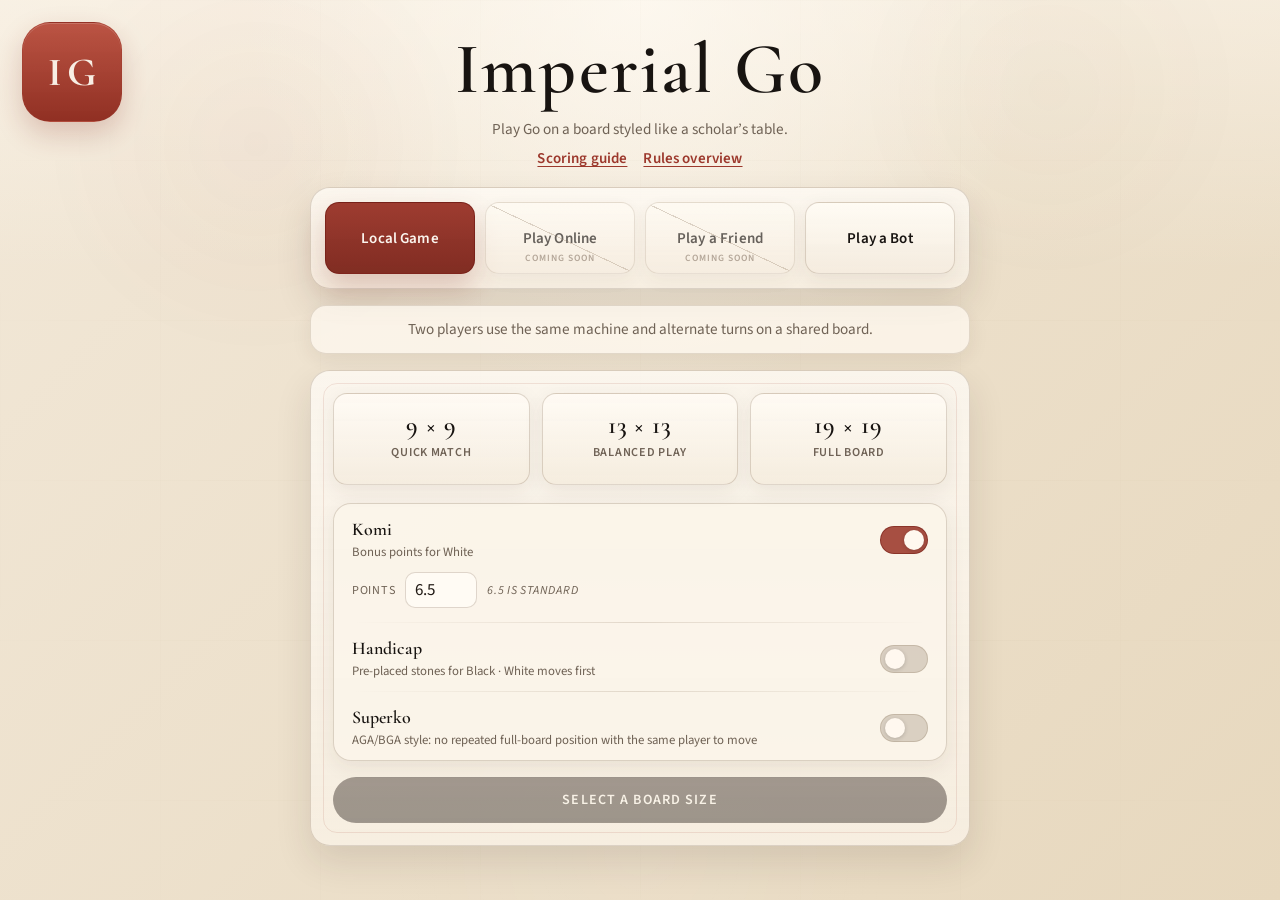
==== static/index.html @ 2a3840c8 "Play a bot now implemented. Starting on render." ====
<!DOCTYPE html>
<html lang="en">
<head>
  <meta charset="UTF-8">
  <meta name="viewport" content="width=device-width, initial-scale=1.0">
  <title>Imperial Go</title>
  <link rel="icon" type="image/svg+xml" href="favicon.svg">
  <link rel="preconnect" href="https://fonts.googleapis.com">
  <link rel="preconnect" href="https://fonts.gstatic.com" crossorigin>
  <link rel="stylesheet" href="css/style.css?v=12">
</head>
<body class="setup-page">

  <!-- ── Scoring guide modal ──────────────────────────────────────────────── -->
  <div id="guide-overlay" class="modal-overlay" style="display:none" onclick="if(event.target===this)closeGuide()">
    <div class="modal-card guide-card">
      <button class="guide-close" onclick="closeGuide()" aria-label="Close">✕</button>
      <h2 class="guide-title">How scoring works</h2>
      <p class="guide-intro">This app uses <strong>Japanese rules</strong>. Your final score is the sum of four components:</p>
      <dl class="guide-list">
        <dt>Territory</dt>
        <dd>Empty intersections completely surrounded by your stones. Flood-filled at the end of the game — any empty region touching only your colour counts as your territory.</dd>

        <dt>Captures</dt>
        <dd>Opponent stones removed from the board <em>during play</em> — whenever a group loses its last liberty and is taken off immediately.</dd>

        <dt>Dead opponents</dt>
        <dd>Opponent stones still on the board at game end that both players agree are dead (marked during the scoring phase by clicking them). Each counts as one point, same as a capture.</dd>

        <dt>Komi <span class="guide-komi-note">(White only)</span></dt>
        <dd>A fixed bonus added to White's score to compensate for Black's first-move advantage. 6.5 points is standard — the .5 prevents draws.</dd>
      </dl>
    </div>
  </div>

  <div id="rules-overlay" class="modal-overlay" style="display:none" onclick="if(event.target===this)closeRules()">
    <div class="modal-card guide-card">
      <button class="guide-close" onclick="closeRules()" aria-label="Close">✕</button>
      <h2 class="guide-title">Brief rules overview</h2>
      <p class="guide-intro">Go is a game where Black moves first and players alternate placing stones on the intersections of the board.</p>
      <dl class="guide-list">
        <dt>Place stones</dt>
        <dd>Click any empty intersection to place a stone of your colour. Stones remain on the board until they are captured.</dd>

        <dt>Capture groups</dt>
        <dd>Connected stones of the same colour form a group. If a group loses all adjacent empty intersections, called liberties, it is captured and removed.</dd>

        <dt>Illegal moves</dt>
        <dd>You cannot play on an occupied point, make a suicide move, or immediately retake a simple ko. Superko is optional from the home screen and uses AGA/BGA-style repetition: no previous full-board position with the same player to move may be recreated.</dd>

        <dt>Finish the game</dt>
        <dd>Two consecutive passes move the game into scoring, or you can use End Game to go there directly.</dd>
      </dl>
    </div>
  </div>

  <main class="setup-screen">
    <div class="setup-mark" aria-hidden="true">IG</div>
    <h1 class="setup-title">Imperial Go</h1>
    <p class="setup-subtitle">Play Go on a board styled like a scholar&rsquo;s table.</p>
    <div class="setup-links">
      <button class="guide-link" onclick="openGuide()">Scoring guide</button>
      <button class="guide-link" onclick="openRules()">Rules overview</button>
    </div>

    <section class="setup-mode-frame">
      <div class="mode-buttons" role="tablist" aria-label="Game modes">
        <button class="mode-btn active" data-mode="local" onclick="selectMode('local')">Local Game</button>
        <button class="mode-btn mode-btn--soon" data-mode="online" onclick="selectMode('online')">Play Online</button>
        <button class="mode-btn mode-btn--soon" data-mode="friend" onclick="selectMode('friend')">Play a Friend</button>
        <button class="mode-btn" data-mode="bot" onclick="selectMode('bot')">Play a Bot</button>
      </div>
    </section>

    <section class="mode-description-frame">
      <p id="mode-description-text" class="mode-description-text">Two players use the same machine and alternate turns on a shared board.</p>
    </section>

    <section class="setup-frame">
      <div id="mode-message" class="mode-message" style="display:none">
        <p id="mode-message-text" class="mode-message-text">Sorry, not implemented yet.</p>
      </div>

      <div id="setup-config">
      <div class="size-buttons">
        <button class="size-btn" data-size="9" onclick="selectSize(9)">
          <span class="size-label">9 × 9</span>
          <span class="size-desc">Quick match</span>
        </button>
        <button class="size-btn" data-size="13" onclick="selectSize(13)">
          <span class="size-label">13 × 13</span>
          <span class="size-desc">Balanced play</span>
        </button>
        <button class="size-btn" data-size="19" onclick="selectSize(19)">
          <span class="size-label">19 × 19</span>
          <span class="size-desc">Full board</span>
        </button>
      </div>

      <!-- Difficulty picker — visible only in bot mode -->
      <div id="difficulty-row" style="display:none">
        <div class="diff-slider-wrap">
          <div class="diff-track-area">
            <div class="diff-ticks" aria-hidden="true">
              <span></span><span></span><span></span><span></span><span></span>
            </div>
            <input type="range" id="difficulty-slider" class="diff-slider"
                   min="1" max="5" step="1" value="3"
                   oninput="onDifficultySlider(this.value)">
          </div>
          <div class="diff-labels">
            <span>Easy</span><span></span><span>Medium</span><span></span><span>Hard</span>
          </div>
        </div>
        <p id="diff-think-note" class="diff-think-note" style="display:none">
          Moves may not be instant — the computer needs a moment to think.
        </p>
      </div>

      <div class="options-card">
        <!-- Your colour — shown only in bot mode -->
        <div id="color-option-row" class="option-row" style="display:none">
          <div class="option-text">
            <span class="option-heading">Your colour</span>
            <span class="option-detail">Which stones you play</span>
          </div>
          <div class="seg-control">
            <button class="seg-btn" data-color="black" onclick="selectColor('black')">Black</button>
            <button class="seg-btn active" data-color="random" onclick="selectColor('random')">Random</button>
            <button class="seg-btn" data-color="white" onclick="selectColor('white')">White</button>
          </div>
        </div>
        <div id="color-option-divider" class="option-divider" style="display:none"></div>

        <div class="option-row">
          <div class="option-text">
            <span class="option-heading">Komi</span>
            <span class="option-detail">Bonus points for White</span>
          </div>
          <label class="toggle">
            <input type="checkbox" id="komi-toggle" checked onchange="toggleKomi(this.checked)">
            <span class="toggle-slider"></span>
          </label>
        </div>
        <div id="komi-detail" class="option-sub">
          <label class="sub-label" for="komi-value">Points</label>
          <input type="number" id="komi-value" class="sub-select" value="6.5" min="0" max="99" step="0.5" style="width:72px">
          <span class="sub-label komi-standard-note">6.5 is standard</span>
        </div>

        <div class="option-divider"></div>

        <div class="option-row">
          <div class="option-text">
            <span class="option-heading">Handicap</span>
            <span class="option-detail">Pre-placed stones for Black · White moves first</span>
          </div>
          <label class="toggle">
            <input type="checkbox" id="handicap-toggle" onchange="toggleHandicap(this.checked)">
            <span class="toggle-slider"></span>
          </label>
        </div>
        <div id="handicap-detail" class="option-sub" style="display:none">
          <label class="sub-label" for="handicap-count">Stones</label>
          <select id="handicap-count" class="sub-select"></select>
        </div>

        <div class="option-divider"></div>

        <div class="option-row">
          <div class="option-text">
            <span class="option-heading">Superko</span>
            <span class="option-detail">AGA/BGA style: no repeated full-board position with the same player to move</span>
          </div>
          <label class="toggle">
            <input type="checkbox" id="superko-toggle">
            <span class="toggle-slider"></span>
          </label>
        </div>
      </div>

      <button id="start-btn" class="start-btn btn-primary" onclick="startGame()" disabled>
        Select a board size
      </button>
      </div>
    </section>
  </main>

  <script>
    let selectedSize       = null;
    let selectedMode       = 'local';
    let selectedDifficulty = 3;
    let selectedColor      = 'random';

    function selectSize(size) {
      selectedSize = size;
      document.querySelectorAll('[data-size]').forEach(btn => {
        btn.classList.toggle('active', parseInt(btn.dataset.size) === size);
      });
      updateHandicapOptions(size);
      updateStartButton();
    }

    function updateHandicapOptions(size) {
      const max    = size === 19 ? 9 : 5;
      const select = document.getElementById('handicap-count');
      select.innerHTML = '';
      for (let i = 2; i <= max; i++) {
        const opt    = document.createElement('option');
        opt.value    = i;
        opt.textContent = i + ' stones';
        select.appendChild(opt);
      }
    }

    function toggleKomi(checked) {
      document.getElementById('komi-detail').style.display = checked ? 'flex' : 'none';
    }

    function toggleHandicap(checked) {
      document.getElementById('handicap-detail').style.display = checked ? 'flex' : 'none';
    }

    function selectColor(color) {
      selectedColor = color;
      document.querySelectorAll('[data-color]').forEach(btn => {
        btn.classList.toggle('active', btn.dataset.color === color);
      });
    }

    function onDifficultySlider(val) {
      selectedDifficulty = parseInt(val, 10);
      document.getElementById('diff-think-note').style.display =
        selectedDifficulty >= 4 ? 'block' : 'none';
      updateStartButton();
    }

    function selectMode(mode) {
      selectedMode = mode;
      document.querySelectorAll('.mode-btn').forEach(btn => {
        btn.classList.toggle('active', btn.dataset.mode === mode);
      });
      updateModeView();
    }

    function updateModeView() {
      const setupConfig    = document.getElementById('setup-config');
      const modeMessage    = document.getElementById('mode-message');
      const descText       = document.getElementById('mode-description-text');
      const msgText        = document.getElementById('mode-message-text');
      const colorOptionRow      = document.getElementById('color-option-row');
      const colorOptionDivider  = document.getElementById('color-option-divider');
      const diffRow             = document.getElementById('difficulty-row');
      const handicapDetail      = document.getElementById('handicap-detail');
      const handicapToggle      = document.getElementById('handicap-toggle');
      const handicapRow         = handicapToggle.closest('.option-row');

      // Reset bot-only elements
      colorOptionRow.style.display     = 'none';
      colorOptionDivider.style.display = 'none';
      diffRow.style.display            = 'none';
      handicapRow.style.display        = '';

      if (selectedMode === 'local') {
        setupConfig.style.display = 'block';
        modeMessage.style.display = 'none';
        descText.textContent = 'Two players use the same machine and alternate turns on a shared board.';
      } else if (selectedMode === 'bot') {
        setupConfig.style.display        = 'block';
        modeMessage.style.display        = 'none';
        colorOptionRow.style.display     = '';
        colorOptionDivider.style.display = '';
        diffRow.style.display            = 'block';
        document.getElementById('diff-think-note').style.display =
          selectedDifficulty >= 4 ? 'block' : 'none';
        // Hide handicap — bot always plays standard game
        handicapRow.style.display    = 'none';
        handicapDetail.style.display = 'none';
        handicapToggle.checked       = false;
        descText.textContent = 'Play against the computer — choose your colour and difficulty.';
      } else if (selectedMode === 'friend') {
        setupConfig.style.display = 'block';
        modeMessage.style.display = 'none';
        descText.textContent = 'Create a link to send to someone so you can play across two devices.';
      } else if (selectedMode === 'online') {
        setupConfig.style.display = 'none';
        modeMessage.style.display = 'block';
        descText.textContent = 'Play against a stranger online.';
        msgText.textContent  = 'Sorry, not implemented yet.';
      } else {
        setupConfig.style.display = 'none';
        modeMessage.style.display = 'block';
        descText.textContent = 'Play against an engine.';
        msgText.textContent  = 'Sorry, not implemented yet.';
      }

      updateStartButton();
    }

    function updateStartButton() {
      const startBtn = document.getElementById('start-btn');

      if (selectedMode === 'local') {
        startBtn.disabled    = !selectedSize;
        startBtn.textContent = selectedSize ? 'Start Game' : 'Select a board size';
      } else if (selectedMode === 'bot') {
        startBtn.disabled    = !selectedSize;
        startBtn.textContent = selectedSize ? 'Start Game' : 'Select a board size';
      } else if (selectedMode === 'friend') {
        startBtn.disabled    = true;
        startBtn.textContent = 'Not implemented yet';
      } else {
        startBtn.disabled    = true;
        startBtn.textContent = 'Start Game';
      }
    }

    function startGame() {
      const komiEnabled = document.getElementById('komi-toggle').checked;
      const komi        = komiEnabled ? (parseFloat(document.getElementById('komi-value').value) || 0) : 0;
      const superko     = document.getElementById('superko-toggle').checked ? 1 : 0;

      if (selectedMode === 'local') {
        if (!selectedSize) return;
        const hEnabled = document.getElementById('handicap-toggle').checked;
        const handicap = hEnabled ? parseInt(document.getElementById('handicap-count').value, 10) : 0;
        window.location.href = `game.html?size=${selectedSize}&komi=${komi}&superko=${superko}&handicap=${handicap}`;
      } else if (selectedMode === 'bot') {
        if (!selectedSize) return;
        window.location.href = `game.html?size=${selectedSize}&komi=${komi}&superko=${superko}&handicap=0&bot=1&difficulty=${selectedDifficulty}&color=${selectedColor}`;
      }
    }

    // Initialise handicap select for default (19x19).
    updateHandicapOptions(19);
    updateModeView();

    function openGuide()  { document.getElementById('guide-overlay').style.display = 'flex'; }
    function closeGuide() { document.getElementById('guide-overlay').style.display = 'none'; }
    function openRules()  { document.getElementById('rules-overlay').style.display = 'flex'; }
    function closeRules() { document.getElementById('rules-overlay').style.display = 'none'; }
  </script>
</body>
</html>
---- static/css/style.css ----
/* ── Fonts ──────────────────────────────────────────────────────────────────── */
@import url('https://fonts.googleapis.com/css2?family=Cormorant+Garamond:wght@500;600;700&family=Source+Sans+3:wght@400;500;600;700&display=swap');

/* ── Design Tokens ──────────────────────────────────────────────────────────── */
:root {
  --bg: #f2e8d8;
  --bg-deep: #e7d8be;
  --surface: rgba(251, 245, 234, 0.92);
  --surface-strong: #fbf6ec;
  --surface-soft: rgba(255, 251, 244, 0.72);
  --text: #221b16;
  --text-muted: #6f6255;
  --text-soft: #8f7f70;
  --border: rgba(111, 85, 57, 0.22);
  --border-strong: rgba(111, 85, 57, 0.36);
  --accent: #9c382c;
  --accent-deep: #7f291f;
  --ink: #181411;
  --btn-primary: #231915;
  --btn-hover: #3a2820;
  --btn-ghost-border: rgba(111, 85, 57, 0.36);
  --ko-color: #9c382c;
  --shadow-board: 0 26px 60px rgba(59, 37, 20, 0.22);
  --shadow-card: 0 16px 36px rgba(52, 34, 22, 0.12);
  --shadow-paper: 0 6px 20px rgba(60, 40, 25, 0.08);
  --radius: 16px;
  --radius-sm: 10px;
  --transition: 0.18s ease;
}

/* ── Reset ──────────────────────────────────────────────────────────────────── */
*, *::before, *::after {
  box-sizing: border-box;
  margin: 0;
  padding: 0;
}

html {
  min-height: 100%;
}

/* ── Base ───────────────────────────────────────────────────────────────────── */
body {
  font-family: 'Source Sans 3', -apple-system, BlinkMacSystemFont, 'Segoe UI', sans-serif;
  font-size: 17px;
  color: var(--text);
  display: flex;
  flex-direction: column;
  align-items: center;
  padding: 32px 20px 40px;
  min-height: 100vh;
  background:
    radial-gradient(circle at top, rgba(255, 251, 244, 0.72), transparent 36%),
    linear-gradient(180deg, rgba(255, 249, 240, 0.5), transparent 30%),
    linear-gradient(135deg, var(--bg), var(--bg-deep));
  position: relative;
  overflow-x: hidden;
}

body::before,
body::after {
  content: '';
  position: fixed;
  inset: 0;
  pointer-events: none;
}

body::before {
  opacity: 0.32;
  background-image:
    linear-gradient(rgba(120, 98, 72, 0.05) 1px, transparent 1px),
    linear-gradient(90deg, rgba(120, 98, 72, 0.04) 1px, transparent 1px);
  background-size: 160px 160px, 160px 160px;
  mask-image: radial-gradient(circle at center, black 55%, transparent 100%);
}

body::after {
  opacity: 0.18;
  background:
    radial-gradient(circle at 20% 16%, rgba(156, 56, 44, 0.18), transparent 18%),
    radial-gradient(circle at 82% 10%, rgba(126, 96, 56, 0.14), transparent 16%),
    radial-gradient(circle at 50% 95%, rgba(255, 255, 255, 0.35), transparent 24%);
}

a {
  color: inherit;
}

/* ── Buttons ────────────────────────────────────────────────────────────────── */
button,
input,
select {
  font: inherit;
}

button {
  font-size: 0.94rem;
  font-weight: 600;
  letter-spacing: 0.01em;
  padding: 10px 22px;
  border-radius: 999px;
  border: 1px solid transparent;
  cursor: pointer;
  transition:
    background var(--transition),
    color var(--transition),
    border-color var(--transition),
    transform var(--transition),
    box-shadow var(--transition);
}

button:hover {
  transform: translateY(-1px);
}

button:active {
  transform: translateY(0);
}

.btn-primary {
  background: linear-gradient(180deg, #2c201a, var(--btn-primary));
  color: #fbf6ee;
  box-shadow: 0 12px 22px rgba(35, 25, 21, 0.18);
}

.btn-primary:hover {
  background: linear-gradient(180deg, #423027, var(--btn-hover));
}

.btn-ghost {
  background: rgba(255, 251, 244, 0.56);
  color: var(--text);
  border-color: var(--btn-ghost-border);
  box-shadow: inset 0 1px 0 rgba(255, 255, 255, 0.5);
}

.btn-ghost:hover {
  background: rgba(255, 251, 244, 0.9);
  border-color: var(--border-strong);
}

/* ── Setup Page ─────────────────────────────────────────────────────────────── */
.setup-screen {
  width: min(100%, 760px);
  display: flex;
  flex-direction: column;
  align-items: center;
  padding-top: 4px;
  position: relative;
  z-index: 1;
}

.setup-mark {
  position: fixed;
  top: 22px;
  left: 22px;
  width: 100px;
  height: 100px;
  border-radius: 28px;
  border: 1px solid rgba(156, 56, 44, 0.34);
  background:
    linear-gradient(180deg, rgba(183, 74, 57, 0.94), rgba(140, 39, 27, 0.96));
  color: #f8eee4;
  display: grid;
  place-items: center;
  font-family: 'Cormorant Garamond', Georgia, serif;
  font-size: 2.5rem;
  font-weight: 700;
  letter-spacing: 0.14em;
  text-indent: 0.14em;
  z-index: 2;
  box-shadow:
    0 12px 28px rgba(128, 38, 28, 0.22),
    inset 0 1px 0 rgba(255, 255, 255, 0.18);
}

.setup-title {
  font-family: 'Cormorant Garamond', Georgia, serif;
  font-size: clamp(3rem, 7vw, 4.5rem);
  font-weight: 600;
  letter-spacing: 0.03em;
  color: var(--ink);
  line-height: 0.92;
  margin-bottom: 6px;
  text-align: center;
}

.setup-subtitle {
  font-size: 0.95rem;
  color: var(--text-muted);
  margin-top: 10px;
  margin-bottom: 8px;
  text-align: center;
}

.setup-links {
  display: flex;
  gap: 16px;
  margin-bottom: 18px;
  flex-wrap: wrap;
  justify-content: center;
}

.guide-link {
  background: none;
  border: none;
  padding: 0;
  color: var(--accent);
  text-decoration: underline;
  text-decoration-thickness: 1px;
  text-underline-offset: 3px;
  box-shadow: none;
}

.guide-link:hover {
  color: var(--accent-deep);
}

.setup-mode-frame {
  width: min(100%, 660px);
  margin-bottom: 16px;
  background:
    linear-gradient(180deg, rgba(255, 252, 247, 0.75), rgba(247, 239, 226, 0.92));
  border: 1px solid var(--border);
  border-radius: calc(var(--radius) + 4px);
  padding: 14px;
  box-shadow: var(--shadow-card);
}

.mode-description-frame {
  width: min(100%, 660px);
  margin-bottom: 16px;
  padding: 12px 18px;
  background: rgba(255, 250, 242, 0.72);
  border: 1px solid rgba(111, 85, 57, 0.18);
  border-radius: 16px;
  box-shadow: var(--shadow-paper);
}

.mode-description-text {
  text-align: center;
  color: var(--text-muted);
  font-size: 0.95rem;
  line-height: 1.5;
  margin: 0 auto;
}

.mode-buttons {
  display: grid;
  grid-template-columns: repeat(4, minmax(0, 1fr));
  gap: 10px;
}

.mode-btn {
  min-height: 72px;
  padding: 12px 10px;
  border: 1px solid var(--border);
  border-radius: 14px;
  background:
    linear-gradient(180deg, rgba(255, 251, 244, 0.94), rgba(244, 235, 222, 0.92));
  box-shadow: var(--shadow-paper);
  color: var(--ink);
}

.mode-btn.active {
  background:
    linear-gradient(180deg, rgba(156, 56, 44, 0.98), rgba(126, 41, 31, 0.98));
  border-color: rgba(115, 28, 20, 0.7);
  box-shadow: 0 14px 28px rgba(126, 41, 31, 0.22);
  color: #fbf5ee;
}

.mode-btn--soon {
  position: relative;
  overflow: hidden;
  opacity: 0.65;
}

.mode-btn--soon::before {
  content: '';
  position: absolute;
  inset: 0;
  background: linear-gradient(
    to top right,
    transparent calc(50% - 0.5px),
    rgba(111, 85, 57, 0.35) calc(50% - 0.5px),
    rgba(111, 85, 57, 0.35) calc(50% + 0.5px),
    transparent calc(50% + 0.5px)
  );
  pointer-events: none;
  z-index: 1;
}

.mode-btn--soon::after {
  content: 'Coming soon';
  position: absolute;
  bottom: 8px;
  left: 0;
  right: 0;
  text-align: center;
  font-size: 0.6rem;
  letter-spacing: 0.1em;
  text-transform: uppercase;
  color: var(--text-soft);
  pointer-events: none;
  z-index: 2;
}

.mode-btn--soon:hover {
  transform: none;
}

.mode-message {
  margin-bottom: 16px;
}

.mode-message-text {
  text-align: center;
  color: var(--text-muted);
}

.setup-frame {
  width: min(100%, 660px);
  background:
    linear-gradient(180deg, rgba(255, 252, 247, 0.75), rgba(247, 239, 226, 0.92));
  border: 1px solid var(--border);
  border-radius: calc(var(--radius) + 4px);
  padding: 22px;
  box-shadow: var(--shadow-card);
  position: relative;
}

.setup-frame::before {
  content: '';
  position: absolute;
  inset: 12px;
  border: 1px solid rgba(156, 56, 44, 0.12);
  border-radius: calc(var(--radius) - 2px);
  pointer-events: none;
}

.section-kicker {
  display: block;
  margin-bottom: 10px;
  font-size: 0.74rem;
  letter-spacing: 0.22em;
  text-transform: uppercase;
  color: var(--text-soft);
  text-align: center;
}

.size-buttons {
  display: grid;
  grid-template-columns: repeat(3, minmax(0, 1fr));
  gap: 12px;
  margin-bottom: 18px;
}

.size-btn {
  display: flex;
  flex-direction: column;
  align-items: center;
  gap: 4px;
  min-height: 92px;
  padding: 16px 14px;
  background:
    linear-gradient(180deg, rgba(255, 251, 244, 0.94), rgba(244, 235, 222, 0.92));
  border: 1px solid var(--border);
  border-radius: 14px;
  text-align: center;
  box-shadow: var(--shadow-paper);
}

.size-btn:hover {
  border-color: rgba(156, 56, 44, 0.3);
  box-shadow: 0 12px 22px rgba(60, 40, 25, 0.11);
}

.size-btn.active {
  background:
    linear-gradient(180deg, rgba(156, 56, 44, 0.98), rgba(126, 41, 31, 0.98));
  border-color: rgba(115, 28, 20, 0.7);
  box-shadow: 0 14px 28px rgba(126, 41, 31, 0.22);
}

.size-btn .size-label {
  font-family: 'Cormorant Garamond', Georgia, serif;
  font-size: 1.55rem;
  font-weight: 600;
  letter-spacing: 0.04em;
  color: var(--ink);
}

.size-btn .size-desc {
  font-size: 0.76rem;
  color: var(--text-muted);
  letter-spacing: 0.06em;
  text-transform: uppercase;
}

.size-btn.active .size-label,
.size-btn.active .size-desc {
  color: #fbf5ee;
}

.options-card {
  width: 100%;
  background: var(--surface);
  border: 1px solid var(--border);
  border-radius: 18px;
  margin-bottom: 16px;
  overflow: hidden;
  box-shadow: var(--shadow-paper);
}

.option-row {
  display: flex;
  align-items: center;
  justify-content: space-between;
  gap: 16px;
  padding: 14px 18px 11px;
}

.option-text {
  display: flex;
  flex-direction: column;
  gap: 3px;
}

.option-heading {
  font-family: 'Cormorant Garamond', Georgia, serif;
  font-size: 1.12rem;
  font-weight: 600;
  color: var(--ink);
}

.option-detail {
  font-size: 0.8rem;
  color: var(--text-muted);
}

.option-divider {
  height: 1px;
  background: linear-gradient(90deg, transparent, rgba(111, 85, 57, 0.18), transparent);
  margin: 0 18px;
}

.option-sub {
  display: flex;
  align-items: center;
  gap: 10px;
  padding: 0 18px 14px;
  color: var(--text-muted);
}

.sub-label {
  font-size: 0.76rem;
  letter-spacing: 0.06em;
  text-transform: uppercase;
}

.komi-standard-note {
  font-style: italic;
}

.sub-select {
  min-height: 34px;
  padding: 5px 9px;
  border: 1px solid var(--border);
  border-radius: 10px;
  background: rgba(255, 252, 246, 0.9);
  color: var(--text);
}

/* ── Segmented control (colour picker) ──────────────────────────────────────── */
.seg-control {
  display: flex;
  flex-shrink: 0;
  background: rgba(123, 104, 81, 0.12);
  border: 1px solid rgba(111, 85, 57, 0.22);
  border-radius: 999px;
  padding: 3px;
  gap: 2px;
}

.seg-btn {
  padding: 5px 11px;
  border-radius: 999px;
  border: none;
  background: transparent;
  font-size: 0.78rem;
  font-weight: 600;
  color: var(--text-muted);
  box-shadow: none;
  letter-spacing: 0.03em;
  white-space: nowrap;
  min-height: unset;
  line-height: 1.2;
}

.seg-btn:hover {
  transform: none;
  background: rgba(156, 56, 44, 0.07);
}

.seg-btn.active {
  background: linear-gradient(180deg, rgba(156, 56, 44, 0.96), rgba(126, 41, 31, 0.96));
  color: #fbf5ee;
  box-shadow: 0 2px 5px rgba(126, 41, 31, 0.2);
}

.seg-btn.active:hover {
  background: linear-gradient(180deg, rgba(156, 56, 44, 0.96), rgba(126, 41, 31, 0.96));
  transform: none;
}

.start-btn {
  width: 100%;
  padding: 12px 16px;
  font-size: 0.88rem;
  letter-spacing: 0.08em;
  text-transform: uppercase;
}

.start-btn:disabled {
  opacity: 0.42;
  cursor: not-allowed;
  transform: none;
  box-shadow: none;
}

.toggle {
  position: relative;
  display: inline-block;
  width: 48px;
  height: 28px;
  flex-shrink: 0;
}

.toggle input {
  opacity: 0;
  width: 0;
  height: 0;
}

.toggle-slider {
  position: absolute;
  inset: 0;
  background: rgba(123, 104, 81, 0.26);
  border: 1px solid rgba(111, 85, 57, 0.2);
  border-radius: 999px;
  cursor: pointer;
  transition: background var(--transition), border-color var(--transition);
}

.toggle-slider::before {
  content: '';
  position: absolute;
  width: 20px;
  height: 20px;
  left: 4px;
  top: 3px;
  background: #fff8ef;
  border-radius: 50%;
  transition: transform var(--transition);
  box-shadow: 0 1px 4px rgba(0, 0, 0, 0.18);
}

.toggle input:checked + .toggle-slider {
  background: rgba(156, 56, 44, 0.88);
  border-color: rgba(126, 41, 31, 0.72);
}

.toggle input:checked + .toggle-slider::before {
  transform: translateX(19px);
}

/* ── Game Page ──────────────────────────────────────────────────────────────── */
.game-page {
  padding-top: 22px;
}

.info-bar {
  display: flex;
  align-items: center;
  gap: 18px;
  width: min(100%, 980px);
  margin-bottom: 14px;
  padding: 14px 18px;
  background: rgba(251, 245, 234, 0.82);
  border: 1px solid var(--border);
  border-radius: 18px;
  box-shadow: var(--shadow-paper);
  backdrop-filter: blur(4px);
  flex-wrap: wrap;
}

.brand-chip {
  padding: 6px 12px;
  border-radius: 999px;
  background: rgba(156, 56, 44, 0.08);
  border: 1px solid rgba(156, 56, 44, 0.18);
  font-family: 'Cormorant Garamond', Georgia, serif;
  font-size: 1rem;
  letter-spacing: 0.08em;
  color: var(--accent-deep);
}

.turn-block {
  display: flex;
  align-items: center;
  gap: 10px;
}

.stone-dot {
  width: 14px;
  height: 14px;
  border-radius: 50%;
  flex-shrink: 0;
}

.stone-dot.black {
  background: radial-gradient(circle at 30% 28%, #58504d, #141110 72%);
  box-shadow: 0 1px 3px rgba(0, 0, 0, 0.42);
}

.stone-dot.white {
  background: radial-gradient(circle at 30% 28%, #fffdf8, #d2c5b1 88%);
  border: 1px solid rgba(94, 78, 60, 0.22);
  box-shadow: 0 1px 3px rgba(0, 0, 0, 0.16);
}

.turn-indicator {
  font-size: 1rem;
  font-weight: 600;
}

.ko-indicator {
  font-size: 0.78rem;
  font-weight: 700;
  letter-spacing: 0.08em;
  text-transform: uppercase;
  color: var(--ko-color);
  background: rgba(156, 56, 44, 0.08);
  padding: 5px 10px;
  border-radius: 999px;
  display: none;
}

.ko-indicator.visible {
  display: inline-block;
}

.captures {
  margin-left: auto;
  font-size: 0.88rem;
  color: var(--text-muted);
  display: flex;
  gap: 14px;
  flex-wrap: wrap;
}

.captures strong,
.move-count strong {
  color: var(--text);
  font-weight: 700;
}

.status-msg {
  min-height: 1.4em;
  font-size: 0.84rem;
  color: var(--ko-color);
  margin-bottom: 10px;
  text-align: center;
}

.game-area {
  display: flex;
  align-items: flex-start;
  gap: 22px;
}

.board-container {
  position: relative;
  line-height: 0;
  padding: 16px;
  border-radius: 24px;
  background:
    linear-gradient(180deg, rgba(255, 251, 244, 0.72), rgba(237, 224, 205, 0.9));
  border: 1px solid rgba(111, 85, 57, 0.18);
  box-shadow: var(--shadow-card);
}

.board-container::before {
  content: '';
  position: absolute;
  inset: 8px;
  border-radius: 18px;
  border: 1px solid rgba(111, 85, 57, 0.1);
  pointer-events: none;
}

#board-canvas {
  display: block;
  cursor: crosshair;
  border-radius: 12px;
  box-shadow: var(--shadow-board);
}

.board-result {
  position: absolute;
  inset: 16px;
  display: flex;
  align-items: center;
  justify-content: center;
  border-radius: 12px;
  z-index: 10;
}

.board-result-card,
.result-card,
.modal-card,
.guide-card {
  background:
    linear-gradient(180deg, rgba(255, 252, 247, 0.96), rgba(245, 236, 222, 0.96));
  border: 1px solid var(--border);
  box-shadow: 0 20px 50px rgba(45, 30, 18, 0.18);
}

.board-result-card {
  border-radius: 20px;
  padding: 30px 40px;
  text-align: center;
  display: flex;
  flex-direction: column;
  align-items: center;
  gap: 16px;
}

.controls {
  display: flex;
  gap: 10px;
  margin-top: 22px;
  flex-wrap: wrap;
  justify-content: center;
}

.score-side-panel {
  width: 156px;
  background: var(--surface);
  border: 1px solid var(--border);
  border-radius: 18px;
  padding: 16px 16px 18px;
  box-shadow: var(--shadow-paper);
  position: sticky;
  top: 20px;
  flex-shrink: 0;
}

.side-panel-title {
  display: flex;
  align-items: center;
  gap: 8px;
  margin-bottom: 14px;
  padding-bottom: 10px;
  border-bottom: 1px solid rgba(111, 85, 57, 0.18);
  font-family: 'Cormorant Garamond', Georgia, serif;
  font-size: 1.2rem;
  font-weight: 700;
  color: var(--ink);
}

.side-score-list {
  display: flex;
  flex-direction: column;
  gap: 10px;
  margin-bottom: 14px;
}

.side-score-row {
  display: flex;
  flex-direction: column;
  gap: 2px;
}

.side-score-label {
  font-size: 0.72rem;
  letter-spacing: 0.14em;
  text-transform: uppercase;
  color: var(--text-soft);
}

.side-score-val {
  font-size: 1rem;
  color: var(--text);
  font-variant-numeric: tabular-nums;
}

.side-panel-total {
  padding-top: 12px;
  border-top: 1px solid rgba(111, 85, 57, 0.18);
  font-size: 0.84rem;
  color: var(--text-muted);
}

.side-panel-total strong {
  color: var(--ink);
  font-size: 1.12rem;
  font-weight: 700;
}

.scoring-panel {
  margin-top: 14px;
  padding: 18px 20px;
  background: rgba(251, 245, 234, 0.84);
  border: 1px solid var(--border);
  border-radius: 18px;
  box-shadow: var(--shadow-paper);
}

.scoring-instructions {
  font-size: 0.95rem;
  line-height: 1.55;
  color: var(--text-muted);
  margin-bottom: 14px;
}

.scoring-actions {
  display: flex;
  gap: 10px;
  flex-wrap: wrap;
}

.move-count {
  font-size: 0.84rem;
  color: var(--text-muted);
  font-variant-numeric: tabular-nums;
}

/* ── Bot countdown ring ─────────────────────────────────────────────────────── */
.bot-timer {
  display: flex;
  align-items: center;
  flex-shrink: 0;
}

.bot-timer-svg {
  width: 26px;
  height: 26px;
  transform: rotate(-90deg); /* start arc at 12 o'clock */
  overflow: visible;
}

.bot-timer-track {
  fill: none;
  stroke: rgba(111, 85, 57, 0.18);
  stroke-width: 3.5;
}

/* circumference of r=14 circle ≈ 87.96 */
.bot-timer-arc {
  fill: none;
  stroke: var(--accent);
  stroke-width: 3.5;
  stroke-linecap: round;
  stroke-dasharray: 87.96 0;
}

.bot-timer-arc.running {
  animation: bot-timer-drain linear forwards;
}

@keyframes bot-timer-drain {
  from { stroke-dasharray: 87.96 0; }
  to   { stroke-dasharray: 0 87.96; }
}

.bot-thinking {
  display: flex;
  align-items: center;
  justify-content: center;
  gap: 10px;
  margin-top: 22px;
  padding: 12px 22px;
  background: rgba(251, 245, 234, 0.84);
  border: 1px solid var(--border);
  border-radius: 999px;
  box-shadow: var(--shadow-paper);
}

.bot-thinking-text {
  font-size: 0.9rem;
  font-weight: 600;
  color: var(--text-muted);
  letter-spacing: 0.01em;
}

.bot-thinking-dot {
  width: 8px;
  height: 8px;
  border-radius: 50%;
  background: var(--accent);
  flex-shrink: 0;
  animation: bot-pulse 1.1s ease-in-out infinite;
}

@keyframes bot-pulse {
  0%, 100% { opacity: 1;    transform: scale(1);   }
  50%       { opacity: 0.3; transform: scale(0.65); }
}

/* ── Difficulty slider ──────────────────────────────────────────────────── */
.diff-slider-wrap {
  width: 100%;
  padding: 4px 2px 0;
  box-sizing: border-box;
}

/* Fixed-height container — tick marks and input both fill this area */
.diff-track-area {
  position: relative;
  height: 24px;
}

/* Visible track line drawn here so ticks sit in front of it */
.diff-track-area::before {
  content: '';
  position: absolute;
  left: 0; right: 0;
  top: 50%;
  height: 5px;
  transform: translateY(-50%);
  background: var(--border-strong);
  border-radius: 3px;
  pointer-events: none;
}

/* Tick marks — in DOM before the input so they paint behind the thumb */
.diff-ticks {
  position: absolute;
  inset: 0;
  display: flex;
  align-items: center;
  justify-content: space-between;
  pointer-events: none;
}

.diff-ticks span {
  width: 14px;
  height: 14px;
  background:
    linear-gradient(var(--border-strong), var(--border-strong)),
    var(--bg);
  border-radius: 50%;
  flex-shrink: 0;
}

/* Input fills the track area; native track transparent since we draw our own */
.diff-slider {
  position: absolute;
  top: 0; left: 0;
  width: 100%;
  height: 100%;
  margin: 0;
  -webkit-appearance: none;
  appearance: none;
  background: transparent;
  outline: none;
  cursor: pointer;
}

.diff-slider::-webkit-slider-runnable-track {
  height: 5px;
  background: transparent;
  border-radius: 3px;
}

.diff-slider::-moz-range-track {
  height: 5px;
  background: transparent;
  border-radius: 3px;
  border: none;
}

.diff-slider::-webkit-slider-thumb {
  -webkit-appearance: none;
  appearance: none;
  width: 20px;
  height: 20px;
  border-radius: 50%;
  background: var(--btn-primary);
  cursor: pointer;
  box-shadow: 0 2px 6px rgba(52, 34, 22, 0.28);
  border: 2px solid rgba(251, 245, 234, 0.9);
  margin-top: -7.5px; /* centres 20px thumb on 5px track */
}

.diff-slider::-moz-range-thumb {
  width: 20px;
  height: 20px;
  border-radius: 50%;
  background: var(--btn-primary);
  cursor: pointer;
  box-shadow: 0 2px 6px rgba(52, 34, 22, 0.28);
  border: 2px solid rgba(251, 245, 234, 0.9);
}

.diff-labels {
  display: flex;
  justify-content: space-between;
  margin-top: 8px;
}

.diff-labels span {
  flex: 1;
  font-size: 0.76rem;
  color: var(--text-muted);
  font-weight: 500;
  text-align: center;
}

.diff-labels span:first-child { text-align: left; }
.diff-labels span:last-child  { text-align: right; }

.diff-think-note {
  margin: 12px 0 0;
  font-size: 0.78rem;
  color: var(--text-soft);
  text-align: center;
}

.btn-danger {
  color: var(--ko-color);
  border-color: rgba(156, 56, 44, 0.28);
}

.btn-danger:hover {
  background: rgba(156, 56, 44, 0.07);
  border-color: rgba(156, 56, 44, 0.55);
}

/* ── Guide Modal ────────────────────────────────────────────────────────────── */
.guide-card {
  position: relative;
  max-width: 640px;
  width: min(92%, 640px);
  border-radius: 24px;
  padding: 28px 28px 26px;
}

.guide-close {
  position: absolute;
  top: 14px;
  right: 14px;
  background: none;
  border: none;
  color: var(--text-muted);
  padding: 4px 8px;
  border-radius: 999px;
  box-shadow: none;
}

.guide-close:hover {
  color: var(--text);
  background: rgba(0, 0, 0, 0.04);
}

.guide-title {
  padding-right: 28px;
  margin-bottom: 10px;
  font-family: 'Cormorant Garamond', Georgia, serif;
  font-size: 2rem;
  font-weight: 600;
  color: var(--ink);
}

.guide-intro {
  font-size: 0.92rem;
  line-height: 1.6;
  color: var(--text-muted);
  margin-bottom: 18px;
}

.guide-list {
  display: flex;
  flex-direction: column;
  gap: 14px;
}

.guide-list dt {
  margin-bottom: 3px;
  font-family: 'Cormorant Garamond', Georgia, serif;
  font-size: 1.15rem;
  font-weight: 600;
  color: var(--ink);
}

.guide-list dd {
  margin: 0;
  font-size: 0.88rem;
  line-height: 1.58;
  color: var(--text-muted);
}

.guide-komi-note {
  font-size: 0.8rem;
  color: var(--text-soft);
}

/* ── Confirm / Result Modals ───────────────────────────────────────────────── */
.modal-overlay,
.result-overlay {
  position: fixed;
  inset: 0;
  display: flex;
  align-items: center;
  justify-content: center;
  backdrop-filter: blur(4px);
}

.modal-overlay {
  background: rgba(31, 22, 17, 0.3);
  z-index: 200;
}

.result-overlay {
  background: rgba(31, 22, 17, 0.36);
  z-index: 300;
}

.modal-card {
  width: min(92%, 380px);
  border-radius: 22px;
  padding: 26px 26px 20px;
}

.modal-message {
  font-size: 0.97rem;
  line-height: 1.56;
  color: var(--text);
  margin-bottom: 18px;
}

.modal-actions {
  display: flex;
  gap: 10px;
  justify-content: flex-end;
}

.result-card {
  border-radius: 24px;
  padding: 34px 42px;
  text-align: center;
  display: flex;
  flex-direction: column;
  align-items: center;
  gap: 12px;
}

.result-message {
  font-family: 'Cormorant Garamond', Georgia, serif;
  font-size: clamp(1.8rem, 4vw, 2.4rem);
  font-weight: 600;
  color: var(--ink);
  line-height: 1.08;
}

/* ── Pass Toast ─────────────────────────────────────────────────────────────── */
.pass-toast {
  position: fixed;
  top: 18px;
  left: 50%;
  transform: translateX(-50%) translateY(-6px);
  background: rgba(34, 25, 21, 0.92);
  color: #fbf6ee;
  font-size: 0.9rem;
  font-weight: 600;
  letter-spacing: 0.04em;
  padding: 8px 18px;
  border-radius: 999px;
  opacity: 0;
  pointer-events: none;
  z-index: 150;
  transition: opacity 0.18s ease, transform 0.18s ease;
  box-shadow: 0 10px 26px rgba(32, 22, 18, 0.24);
}

.pass-toast.visible {
  opacity: 1;
  transform: translateX(-50%) translateY(0);
}

/* ── Responsive ─────────────────────────────────────────────────────────────── */
@media (max-width: 900px) {
  .game-area {
    flex-direction: column;
    align-items: center;
  }

  .score-side-panel {
    position: static;
    width: min(100%, 660px);
  }

  .score-side-panel + .board-container,
  .board-container + .score-side-panel {
    order: 0;
  }
}

@media (max-width: 720px) {
  body {
    padding: 22px 14px 28px;
  }

  .setup-mark {
    top: 16px;
    left: 16px;
    width: 92px;
    height: 92px;
    font-size: 2.2rem;
  }

  .setup-frame {
    padding: 18px;
  }

  .size-buttons {
    grid-template-columns: 1fr;
  }

  .mode-buttons {
    grid-template-columns: 1fr 1fr;
  }

  .setup-links {
    gap: 12px;
    margin-bottom: 14px;
  }

  .mode-description-frame {
    padding: 12px 14px;
  }

  .info-bar {
    width: 100%;
    padding: 14px;
  }

  .captures {
    margin-left: 0;
  }

  .board-container {
    padding: 10px;
  }

  .controls,
  .scoring-actions {
    width: 100%;
  }

  .controls button,
  .scoring-actions button {
    flex: 1 1 160px;
  }
}

@media (max-width: 520px) {
  .setup-title {
    font-size: 2.6rem;
  }

  .setup-subtitle {
    margin-top: 10px;
    margin-bottom: 8px;
  }

  .option-row {
    align-items: flex-start;
  }

  .option-sub {
    flex-wrap: wrap;
  }

  .mode-buttons {
    grid-template-columns: 1fr;
  }
}

  .guide-card,
  .result-card,
  .board-result-card {
    padding-left: 22px;
    padding-right: 22px;
  }
}
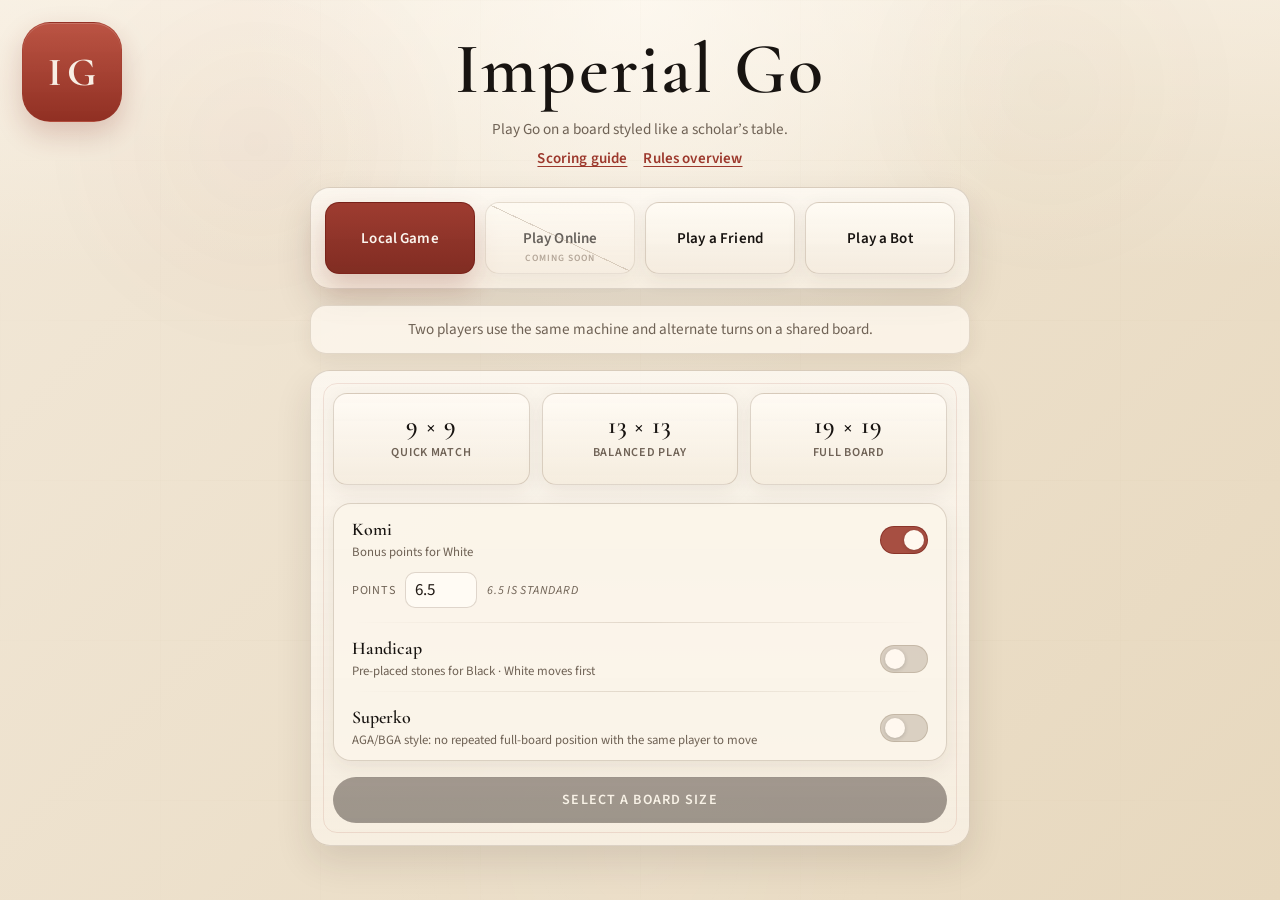
==== commit 1af6d1e9: "Web analytics and V1 for play a friend mode" ====
--- a/static/index.html
+++ b/static/index.html
@@ -7,14 +7,17 @@
   <link rel="icon" type="image/svg+xml" href="favicon.svg">
   <link rel="preconnect" href="https://fonts.googleapis.com">
   <link rel="preconnect" href="https://fonts.gstatic.com" crossorigin>
-  <link rel="stylesheet" href="css/style.css?v=12">
+  <link rel="stylesheet" href="css/style.css?v=13">
+  <!-- Google tag (gtag.js) -->
+  <script async src="https://www.googletagmanager.com/gtag/js?id=G-7YT67WPS65"></script>
+  <script src="js/analytics.js"></script>
 </head>
 <body class="setup-page">
 
   <!-- ── Scoring guide modal ──────────────────────────────────────────────── -->
-  <div id="guide-overlay" class="modal-overlay" style="display:none" onclick="if(event.target===this)closeGuide()">
+  <div id="guide-overlay" class="modal-overlay" style="display:none">
     <div class="modal-card guide-card">
-      <button class="guide-close" onclick="closeGuide()" aria-label="Close">✕</button>
+      <button id="close-guide-btn" class="guide-close" aria-label="Close">✕</button>
       <h2 class="guide-title">How scoring works</h2>
       <p class="guide-intro">This app uses <strong>Japanese rules</strong>. Your final score is the sum of four components:</p>
       <dl class="guide-list">
@@ -33,9 +36,9 @@
     </div>
   </div>
 
-  <div id="rules-overlay" class="modal-overlay" style="display:none" onclick="if(event.target===this)closeRules()">
+  <div id="rules-overlay" class="modal-overlay" style="display:none">
     <div class="modal-card guide-card">
-      <button class="guide-close" onclick="closeRules()" aria-label="Close">✕</button>
+      <button id="close-rules-btn" class="guide-close" aria-label="Close">✕</button>
       <h2 class="guide-title">Brief rules overview</h2>
       <p class="guide-intro">Go is a game where Black moves first and players alternate placing stones on the intersections of the board.</p>
       <dl class="guide-list">
@@ -59,16 +62,16 @@
     <h1 class="setup-title">Imperial Go</h1>
     <p class="setup-subtitle">Play Go on a board styled like a scholar&rsquo;s table.</p>
     <div class="setup-links">
-      <button class="guide-link" onclick="openGuide()">Scoring guide</button>
-      <button class="guide-link" onclick="openRules()">Rules overview</button>
+      <button id="open-guide-btn" class="guide-link">Scoring guide</button>
+      <button id="open-rules-btn" class="guide-link">Rules overview</button>
     </div>
 
     <section class="setup-mode-frame">
       <div class="mode-buttons" role="tablist" aria-label="Game modes">
-        <button class="mode-btn active" data-mode="local" onclick="selectMode('local')">Local Game</button>
-        <button class="mode-btn mode-btn--soon" data-mode="online" onclick="selectMode('online')">Play Online</button>
-        <button class="mode-btn mode-btn--soon" data-mode="friend" onclick="selectMode('friend')">Play a Friend</button>
-        <button class="mode-btn" data-mode="bot" onclick="selectMode('bot')">Play a Bot</button>
+        <button class="mode-btn active" data-mode="local">Local Game</button>
+        <button class="mode-btn mode-btn--soon" data-mode="online">Play Online</button>
+        <button class="mode-btn" data-mode="friend">Play a Friend</button>
+        <button class="mode-btn" data-mode="bot">Play a Bot</button>
       </div>
     </section>
 
@@ -83,15 +86,15 @@
 
       <div id="setup-config">
       <div class="size-buttons">
-        <button class="size-btn" data-size="9" onclick="selectSize(9)">
+        <button class="size-btn" data-size="9">
           <span class="size-label">9 × 9</span>
           <span class="size-desc">Quick match</span>
         </button>
-        <button class="size-btn" data-size="13" onclick="selectSize(13)">
+        <button class="size-btn" data-size="13">
           <span class="size-label">13 × 13</span>
           <span class="size-desc">Balanced play</span>
         </button>
-        <button class="size-btn" data-size="19" onclick="selectSize(19)">
+        <button class="size-btn" data-size="19">
           <span class="size-label">19 × 19</span>
           <span class="size-desc">Full board</span>
         </button>
@@ -105,8 +108,7 @@
               <span></span><span></span><span></span><span></span><span></span>
             </div>
             <input type="range" id="difficulty-slider" class="diff-slider"
-                   min="1" max="5" step="1" value="3"
-                   oninput="onDifficultySlider(this.value)">
+                   min="1" max="5" step="1" value="3">
           </div>
           <div class="diff-labels">
             <span>Easy</span><span></span><span>Medium</span><span></span><span>Hard</span>
@@ -125,9 +127,9 @@
             <span class="option-detail">Which stones you play</span>
           </div>
           <div class="seg-control">
-            <button class="seg-btn" data-color="black" onclick="selectColor('black')">Black</button>
-            <button class="seg-btn active" data-color="random" onclick="selectColor('random')">Random</button>
-            <button class="seg-btn" data-color="white" onclick="selectColor('white')">White</button>
+            <button class="seg-btn" data-color="black">Black</button>
+            <button class="seg-btn active" data-color="random">Random</button>
+            <button class="seg-btn" data-color="white">White</button>
           </div>
         </div>
         <div id="color-option-divider" class="option-divider" style="display:none"></div>
@@ -138,7 +140,7 @@
             <span class="option-detail">Bonus points for White</span>
           </div>
           <label class="toggle">
-            <input type="checkbox" id="komi-toggle" checked onchange="toggleKomi(this.checked)">
+            <input type="checkbox" id="komi-toggle" checked>
             <span class="toggle-slider"></span>
           </label>
         </div>
@@ -156,7 +158,7 @@
             <span class="option-detail">Pre-placed stones for Black · White moves first</span>
           </div>
           <label class="toggle">
-            <input type="checkbox" id="handicap-toggle" onchange="toggleHandicap(this.checked)">
+            <input type="checkbox" id="handicap-toggle">
             <span class="toggle-slider"></span>
           </label>
         </div>
@@ -179,166 +181,42 @@
         </div>
       </div>
 
-      <button id="start-btn" class="start-btn btn-primary" onclick="startGame()" disabled>
+      <!-- Friend lobby — shown only in friend mode -->
+      <div id="friend-lobby" style="display:none">
+        <div id="friend-create-state">
+          <div class="option-row">
+            <div class="option-text">
+              <span class="option-heading">Your colour</span>
+              <span class="option-detail">The joiner gets the opposite</span>
+            </div>
+            <div class="seg-control">
+              <button class="seg-btn friend-color-btn" data-friend-color="black">Black</button>
+              <button class="seg-btn friend-color-btn active" data-friend-color="random">Random</button>
+              <button class="seg-btn friend-color-btn" data-friend-color="white">White</button>
+            </div>
+          </div>
+          <button id="create-room-btn" class="start-btn btn-primary" disabled>
+            Select a board size
+          </button>
+        </div>
+        <div id="friend-wait-state" style="display:none">
+          <p class="friend-share-label">Share this link with your friend:</p>
+          <div class="friend-link-row">
+            <input id="friend-link-input" class="friend-link-input" readonly>
+            <button id="friend-copy-btn" class="btn-ghost">Copy</button>
+          </div>
+          <p id="friend-wait-status" class="friend-wait-status">Waiting for opponent to join…</p>
+          <button id="friend-cancel-btn" class="btn-ghost">Cancel</button>
+        </div>
+      </div>
+
+      <button id="start-btn" class="start-btn btn-primary" disabled>
         Select a board size
       </button>
       </div>
     </section>
   </main>
 
-  <script>
-    let selectedSize       = null;
-    let selectedMode       = 'local';
-    let selectedDifficulty = 3;
-    let selectedColor      = 'random';
-
-    function selectSize(size) {
-      selectedSize = size;
-      document.querySelectorAll('[data-size]').forEach(btn => {
-        btn.classList.toggle('active', parseInt(btn.dataset.size) === size);
-      });
-      updateHandicapOptions(size);
-      updateStartButton();
-    }
-
-    function updateHandicapOptions(size) {
-      const max    = size === 19 ? 9 : 5;
-      const select = document.getElementById('handicap-count');
-      select.innerHTML = '';
-      for (let i = 2; i <= max; i++) {
-        const opt    = document.createElement('option');
-        opt.value    = i;
-        opt.textContent = i + ' stones';
-        select.appendChild(opt);
-      }
-    }
-
-    function toggleKomi(checked) {
-      document.getElementById('komi-detail').style.display = checked ? 'flex' : 'none';
-    }
-
-    function toggleHandicap(checked) {
-      document.getElementById('handicap-detail').style.display = checked ? 'flex' : 'none';
-    }
-
-    function selectColor(color) {
-      selectedColor = color;
-      document.querySelectorAll('[data-color]').forEach(btn => {
-        btn.classList.toggle('active', btn.dataset.color === color);
-      });
-    }
-
-    function onDifficultySlider(val) {
-      selectedDifficulty = parseInt(val, 10);
-      document.getElementById('diff-think-note').style.display =
-        selectedDifficulty >= 4 ? 'block' : 'none';
-      updateStartButton();
-    }
-
-    function selectMode(mode) {
-      selectedMode = mode;
-      document.querySelectorAll('.mode-btn').forEach(btn => {
-        btn.classList.toggle('active', btn.dataset.mode === mode);
-      });
-      updateModeView();
-    }
-
-    function updateModeView() {
-      const setupConfig    = document.getElementById('setup-config');
-      const modeMessage    = document.getElementById('mode-message');
-      const descText       = document.getElementById('mode-description-text');
-      const msgText        = document.getElementById('mode-message-text');
-      const colorOptionRow      = document.getElementById('color-option-row');
-      const colorOptionDivider  = document.getElementById('color-option-divider');
-      const diffRow             = document.getElementById('difficulty-row');
-      const handicapDetail      = document.getElementById('handicap-detail');
-      const handicapToggle      = document.getElementById('handicap-toggle');
-      const handicapRow         = handicapToggle.closest('.option-row');
-
-      // Reset bot-only elements
-      colorOptionRow.style.display     = 'none';
-      colorOptionDivider.style.display = 'none';
-      diffRow.style.display            = 'none';
-      handicapRow.style.display        = '';
-
-      if (selectedMode === 'local') {
-        setupConfig.style.display = 'block';
-        modeMessage.style.display = 'none';
-        descText.textContent = 'Two players use the same machine and alternate turns on a shared board.';
-      } else if (selectedMode === 'bot') {
-        setupConfig.style.display        = 'block';
-        modeMessage.style.display        = 'none';
-        colorOptionRow.style.display     = '';
-        colorOptionDivider.style.display = '';
-        diffRow.style.display            = 'block';
-        document.getElementById('diff-think-note').style.display =
-          selectedDifficulty >= 4 ? 'block' : 'none';
-        // Hide handicap — bot always plays standard game
-        handicapRow.style.display    = 'none';
-        handicapDetail.style.display = 'none';
-        handicapToggle.checked       = false;
-        descText.textContent = 'Play against the computer — choose your colour and difficulty.';
-      } else if (selectedMode === 'friend') {
-        setupConfig.style.display = 'block';
-        modeMessage.style.display = 'none';
-        descText.textContent = 'Create a link to send to someone so you can play across two devices.';
-      } else if (selectedMode === 'online') {
-        setupConfig.style.display = 'none';
-        modeMessage.style.display = 'block';
-        descText.textContent = 'Play against a stranger online.';
-        msgText.textContent  = 'Sorry, not implemented yet.';
-      } else {
-        setupConfig.style.display = 'none';
-        modeMessage.style.display = 'block';
-        descText.textContent = 'Play against an engine.';
-        msgText.textContent  = 'Sorry, not implemented yet.';
-      }
-
-      updateStartButton();
-    }
-
-    function updateStartButton() {
-      const startBtn = document.getElementById('start-btn');
-
-      if (selectedMode === 'local') {
-        startBtn.disabled    = !selectedSize;
-        startBtn.textContent = selectedSize ? 'Start Game' : 'Select a board size';
-      } else if (selectedMode === 'bot') {
-        startBtn.disabled    = !selectedSize;
-        startBtn.textContent = selectedSize ? 'Start Game' : 'Select a board size';
-      } else if (selectedMode === 'friend') {
-        startBtn.disabled    = true;
-        startBtn.textContent = 'Not implemented yet';
-      } else {
-        startBtn.disabled    = true;
-        startBtn.textContent = 'Start Game';
-      }
-    }
-
-    function startGame() {
-      const komiEnabled = document.getElementById('komi-toggle').checked;
-      const komi        = komiEnabled ? (parseFloat(document.getElementById('komi-value').value) || 0) : 0;
-      const superko     = document.getElementById('superko-toggle').checked ? 1 : 0;
-
-      if (selectedMode === 'local') {
-        if (!selectedSize) return;
-        const hEnabled = document.getElementById('handicap-toggle').checked;
-        const handicap = hEnabled ? parseInt(document.getElementById('handicap-count').value, 10) : 0;
-        window.location.href = `game.html?size=${selectedSize}&komi=${komi}&superko=${superko}&handicap=${handicap}`;
-      } else if (selectedMode === 'bot') {
-        if (!selectedSize) return;
-        window.location.href = `game.html?size=${selectedSize}&komi=${komi}&superko=${superko}&handicap=0&bot=1&difficulty=${selectedDifficulty}&color=${selectedColor}`;
-      }
-    }
-
-    // Initialise handicap select for default (19x19).
-    updateHandicapOptions(19);
-    updateModeView();
-
-    function openGuide()  { document.getElementById('guide-overlay').style.display = 'flex'; }
-    function closeGuide() { document.getElementById('guide-overlay').style.display = 'none'; }
-    function openRules()  { document.getElementById('rules-overlay').style.display = 'flex'; }
-    function closeRules() { document.getElementById('rules-overlay').style.display = 'none'; }
-  </script>
+  <script defer src="js/setup.js"></script>
 </body>
 </html>
--- a/static/css/style.css
+++ b/static/css/style.css
@@ -1296,3 +1296,94 @@
     padding-right: 22px;
   }
 }
+
+/* ─── Friend lobby ──────────────────────────────────────────────────────────── */
+
+.friend-share-label {
+  font-size: 0.8rem;
+  color: var(--c-muted);
+  margin: 0 0 8px;
+  text-align: center;
+}
+
+.friend-link-row {
+  display: flex;
+  gap: 8px;
+  align-items: center;
+  margin-bottom: 10px;
+}
+
+.friend-link-input {
+  flex: 1;
+  font-size: 0.78rem;
+  padding: 7px 10px;
+  border: 1px solid var(--c-border);
+  border-radius: 6px;
+  background: var(--c-surface);
+  color: var(--c-text);
+  min-width: 0;
+}
+
+.friend-wait-status {
+  font-size: 0.8rem;
+  color: var(--c-muted);
+  text-align: center;
+  margin: 0 0 12px;
+}
+
+/* ─── Multiplayer in-game elements ──────────────────────────────────────────── */
+
+.mp-disconnect-banner {
+  position: fixed;
+  inset: 0;
+  background: rgba(0, 0, 0, 0.55);
+  display: flex;
+  flex-direction: column;
+  align-items: center;
+  justify-content: center;
+  gap: 16px;
+  z-index: 200;
+}
+
+.mp-disconnect-msg {
+  font-size: 1.05rem;
+  color: #fff;
+  font-weight: 500;
+}
+
+.scoring-mp-status {
+  font-size: 0.8rem;
+  color: var(--c-muted);
+  text-align: center;
+  margin: 0 0 8px;
+}
+
+/* ─── Takeback banner ───────────────────────────────────────────────────────── */
+
+.takeback-banner {
+  position: fixed;
+  bottom: 100px;
+  left: 50%;
+  transform: translateX(-50%);
+  background: var(--c-card, #fff);
+  border: 1px solid var(--c-border);
+  border-radius: 12px;
+  padding: 14px 20px;
+  display: flex;
+  flex-direction: column;
+  align-items: center;
+  gap: 10px;
+  box-shadow: 0 4px 20px rgba(0,0,0,0.15);
+  z-index: 100;
+  white-space: nowrap;
+}
+
+.takeback-msg {
+  font-size: 0.9rem;
+  margin: 0;
+}
+
+.takeback-actions {
+  display: flex;
+  gap: 8px;
+}
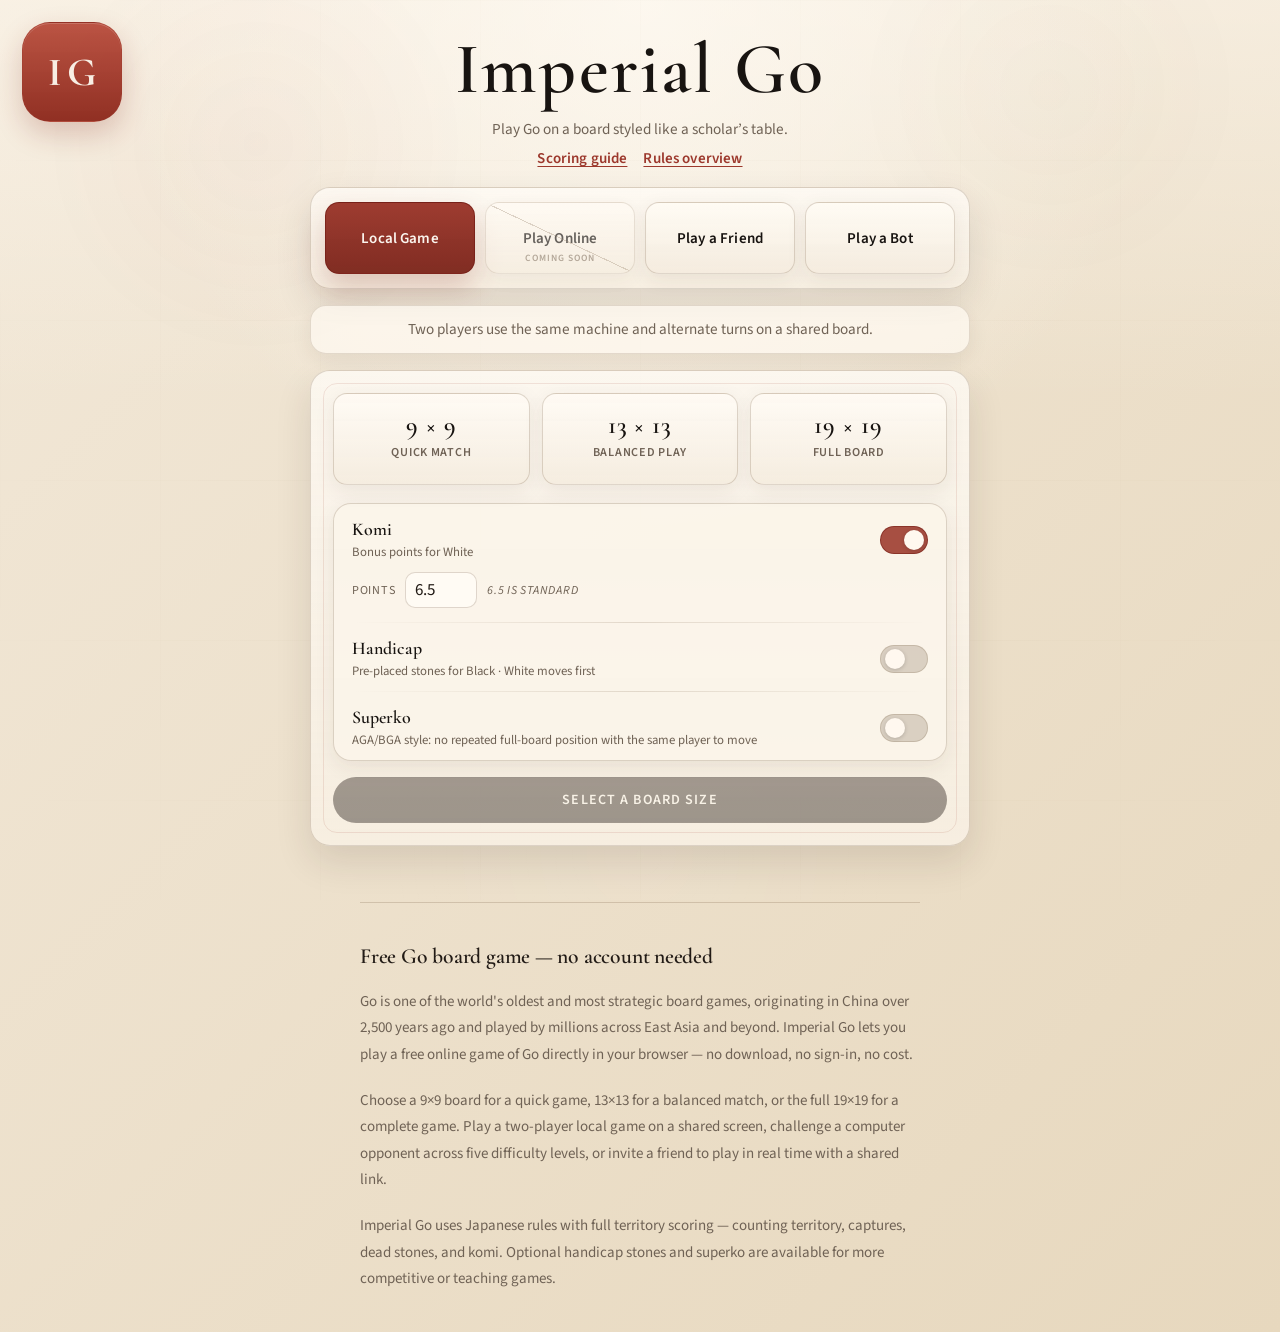
==== commit b54c903f: "Add SEO content section and bump stylesheet version" ====
--- a/static/index.html
+++ b/static/index.html
@@ -3,11 +3,42 @@
 <head>
   <meta charset="UTF-8">
   <meta name="viewport" content="width=device-width, initial-scale=1.0">
-  <title>Imperial Go</title>
+  <title>Imperial Go — Play Go Online, Free</title>
+  <meta name="description" content="Play Go online — free, no account needed. Choose 9×9, 13×13 or 19×19 boards. Play locally, against a bot, or in real-time with friends. Japanese rules with full scoring.">
+  <meta property="og:type" content="website">
+  <meta property="og:url" content="https://imperial-go.org/">
+  <meta property="og:title" content="Imperial Go — Play Go Online, Free">
+  <meta property="og:description" content="Play Go online — free, no account needed. Choose 9×9, 13×13 or 19×19 boards. Play locally, against a bot, or in real-time with friends. Japanese rules with full scoring.">
+  <meta property="og:image" content="https://imperial-go.org/og-image.png">
+  <meta name="twitter:card" content="summary_large_image">
+  <meta name="twitter:title" content="Imperial Go — Play Go Online, Free">
+  <meta name="twitter:description" content="Play Go online — free, no account needed. Choose 9×9, 13×13 or 19×19 boards. Play locally, against a bot, or in real-time with friends. Japanese rules with full scoring.">
+  <meta name="twitter:image" content="https://imperial-go.org/og-image.png">
+  <link rel="canonical" href="https://imperial-go.org/">
   <link rel="icon" type="image/svg+xml" href="favicon.svg">
   <link rel="preconnect" href="https://fonts.googleapis.com">
   <link rel="preconnect" href="https://fonts.gstatic.com" crossorigin>
-  <link rel="stylesheet" href="css/style.css?v=13">
+  <link rel="stylesheet" href="css/style.css?v=14">
+  <link rel="manifest" href="/manifest.json">
+  <meta name="theme-color" content="#231915">
+  <script type="application/ld+json">
+  {
+    "@context": "https://schema.org",
+    "@type": "WebApplication",
+    "name": "Imperial Go",
+    "url": "https://imperial-go.org",
+    "description": "Play Go online — free, no account needed. Choose 9×9, 13×13 or 19×19 boards. Play locally, against a bot, or in real-time with friends. Japanese rules with full scoring.",
+    "applicationCategory": "GameApplication",
+    "operatingSystem": "Web",
+    "browserRequirements": "Requires JavaScript",
+    "offers": {
+      "@type": "Offer",
+      "price": "0",
+      "priceCurrency": "USD"
+    },
+    "genre": "Board Game"
+  }
+  </script>
   <!-- Google tag (gtag.js) -->
   <script async src="https://www.googletagmanager.com/gtag/js?id=G-7YT67WPS65"></script>
   <script src="js/analytics.js"></script>
@@ -217,6 +248,13 @@
     </section>
   </main>
 
+  <section class="about-section">
+    <h2>Free Go board game — no account needed</h2>
+    <p>Go is one of the world's oldest and most strategic board games, originating in China over 2,500 years ago and played by millions across East Asia and beyond. Imperial Go lets you play a free online game of Go directly in your browser — no download, no sign-in, no cost.</p>
+    <p>Choose a 9×9 board for a quick game, 13×13 for a balanced match, or the full 19×19 for a complete game. Play a two-player local game on a shared screen, challenge a computer opponent across five difficulty levels, or invite a friend to play in real time with a shared link.</p>
+    <p>Imperial Go uses Japanese rules with full territory scoring — counting territory, captures, dead stones, and komi. Optional handicap stones and superko are available for more competitive or teaching games.</p>
+  </section>
+
   <script defer src="js/setup.js"></script>
 </body>
 </html>
--- a/static/css/style.css
+++ b/static/css/style.css
@@ -1387,3 +1387,30 @@
   display: flex;
   gap: 8px;
 }
+
+/* ─── About / SEO content section ──────────────────────────────────────────── */
+
+.about-section {
+  width: 100%;
+  max-width: 560px;
+  margin-top: 56px;
+  padding-top: 40px;
+  border-top: 1px solid var(--border);
+  display: flex;
+  flex-direction: column;
+  gap: 20px;
+}
+
+.about-section h2 {
+  font-family: 'Cormorant Garamond', Georgia, serif;
+  font-size: 1.35rem;
+  font-weight: 600;
+  color: var(--text);
+  letter-spacing: -0.01em;
+}
+
+.about-section p {
+  font-size: 0.94rem;
+  color: var(--text-muted);
+  line-height: 1.75;
+}
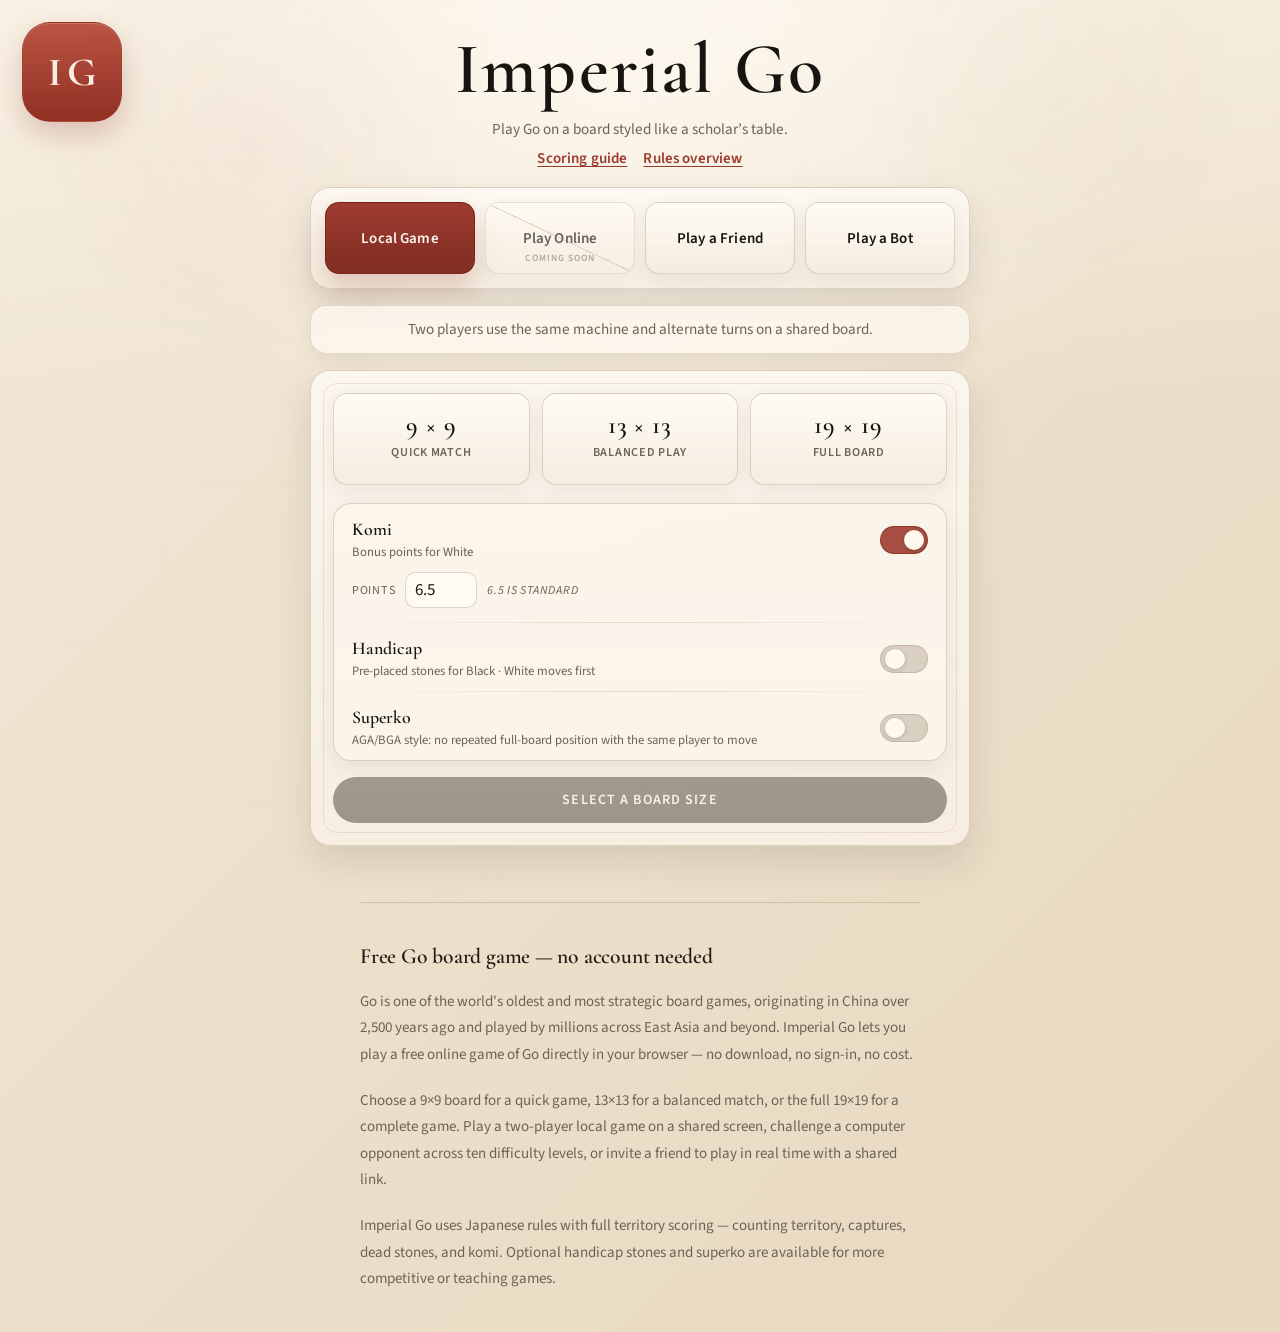
==== commit ae8a9830: "Replace MCTS bot with server-side GnuGo engine via GTP - Add GnuGo and KataGo GTP engine implementat" ====
--- a/static/index.html
+++ b/static/index.html
@@ -18,7 +18,7 @@
   <link rel="icon" type="image/svg+xml" href="favicon.svg">
   <link rel="preconnect" href="https://fonts.googleapis.com">
   <link rel="preconnect" href="https://fonts.gstatic.com" crossorigin>
-  <link rel="stylesheet" href="css/style.css?v=14">
+  <link rel="stylesheet" href="css/style.css?v=15">
   <link rel="manifest" href="/manifest.json">
   <meta name="theme-color" content="#231915">
   <script type="application/ld+json">
@@ -137,17 +137,15 @@
           <div class="diff-track-area">
             <div class="diff-ticks" aria-hidden="true">
               <span></span><span></span><span></span><span></span><span></span>
+              <span></span><span></span><span></span><span></span><span></span>
             </div>
             <input type="range" id="difficulty-slider" class="diff-slider"
-                   min="1" max="5" step="1" value="3">
+                   min="1" max="10" step="1" value="5">
           </div>
           <div class="diff-labels">
-            <span>Easy</span><span></span><span>Medium</span><span></span><span>Hard</span>
-          </div>
-        </div>
-        <p id="diff-think-note" class="diff-think-note" style="display:none">
-          Moves may not be instant — the computer needs a moment to think.
-        </p>
+            <span>Easy</span><span>Hard</span>
+          </div>
+        </div>
       </div>
 
       <div class="options-card">
@@ -251,7 +249,7 @@
   <section class="about-section">
     <h2>Free Go board game — no account needed</h2>
     <p>Go is one of the world's oldest and most strategic board games, originating in China over 2,500 years ago and played by millions across East Asia and beyond. Imperial Go lets you play a free online game of Go directly in your browser — no download, no sign-in, no cost.</p>
-    <p>Choose a 9×9 board for a quick game, 13×13 for a balanced match, or the full 19×19 for a complete game. Play a two-player local game on a shared screen, challenge a computer opponent across five difficulty levels, or invite a friend to play in real time with a shared link.</p>
+    <p>Choose a 9×9 board for a quick game, 13×13 for a balanced match, or the full 19×19 for a complete game. Play a two-player local game on a shared screen, challenge a computer opponent across ten difficulty levels, or invite a friend to play in real time with a shared link.</p>
     <p>Imperial Go uses Japanese rules with full territory scoring — counting territory, captures, dead stones, and komi. Optional handicap stones and superko are available for more competitive or teaching games.</p>
   </section>
 
--- a/static/css/style.css
+++ b/static/css/style.css
@@ -837,44 +837,6 @@
   font-variant-numeric: tabular-nums;
 }
 
-/* ── Bot countdown ring ─────────────────────────────────────────────────────── */
-.bot-timer {
-  display: flex;
-  align-items: center;
-  flex-shrink: 0;
-}
-
-.bot-timer-svg {
-  width: 26px;
-  height: 26px;
-  transform: rotate(-90deg); /* start arc at 12 o'clock */
-  overflow: visible;
-}
-
-.bot-timer-track {
-  fill: none;
-  stroke: rgba(111, 85, 57, 0.18);
-  stroke-width: 3.5;
-}
-
-/* circumference of r=14 circle ≈ 87.96 */
-.bot-timer-arc {
-  fill: none;
-  stroke: var(--accent);
-  stroke-width: 3.5;
-  stroke-linecap: round;
-  stroke-dasharray: 87.96 0;
-}
-
-.bot-timer-arc.running {
-  animation: bot-timer-drain linear forwards;
-}
-
-@keyframes bot-timer-drain {
-  from { stroke-dasharray: 87.96 0; }
-  to   { stroke-dasharray: 0 87.96; }
-}
-
 .bot-thinking {
   display: flex;
   align-items: center;
@@ -1012,21 +974,9 @@
 }
 
 .diff-labels span {
-  flex: 1;
   font-size: 0.76rem;
   color: var(--text-muted);
   font-weight: 500;
-  text-align: center;
-}
-
-.diff-labels span:first-child { text-align: left; }
-.diff-labels span:last-child  { text-align: right; }
-
-.diff-think-note {
-  margin: 12px 0 0;
-  font-size: 0.78rem;
-  color: var(--text-soft);
-  text-align: center;
 }
 
 .btn-danger {
